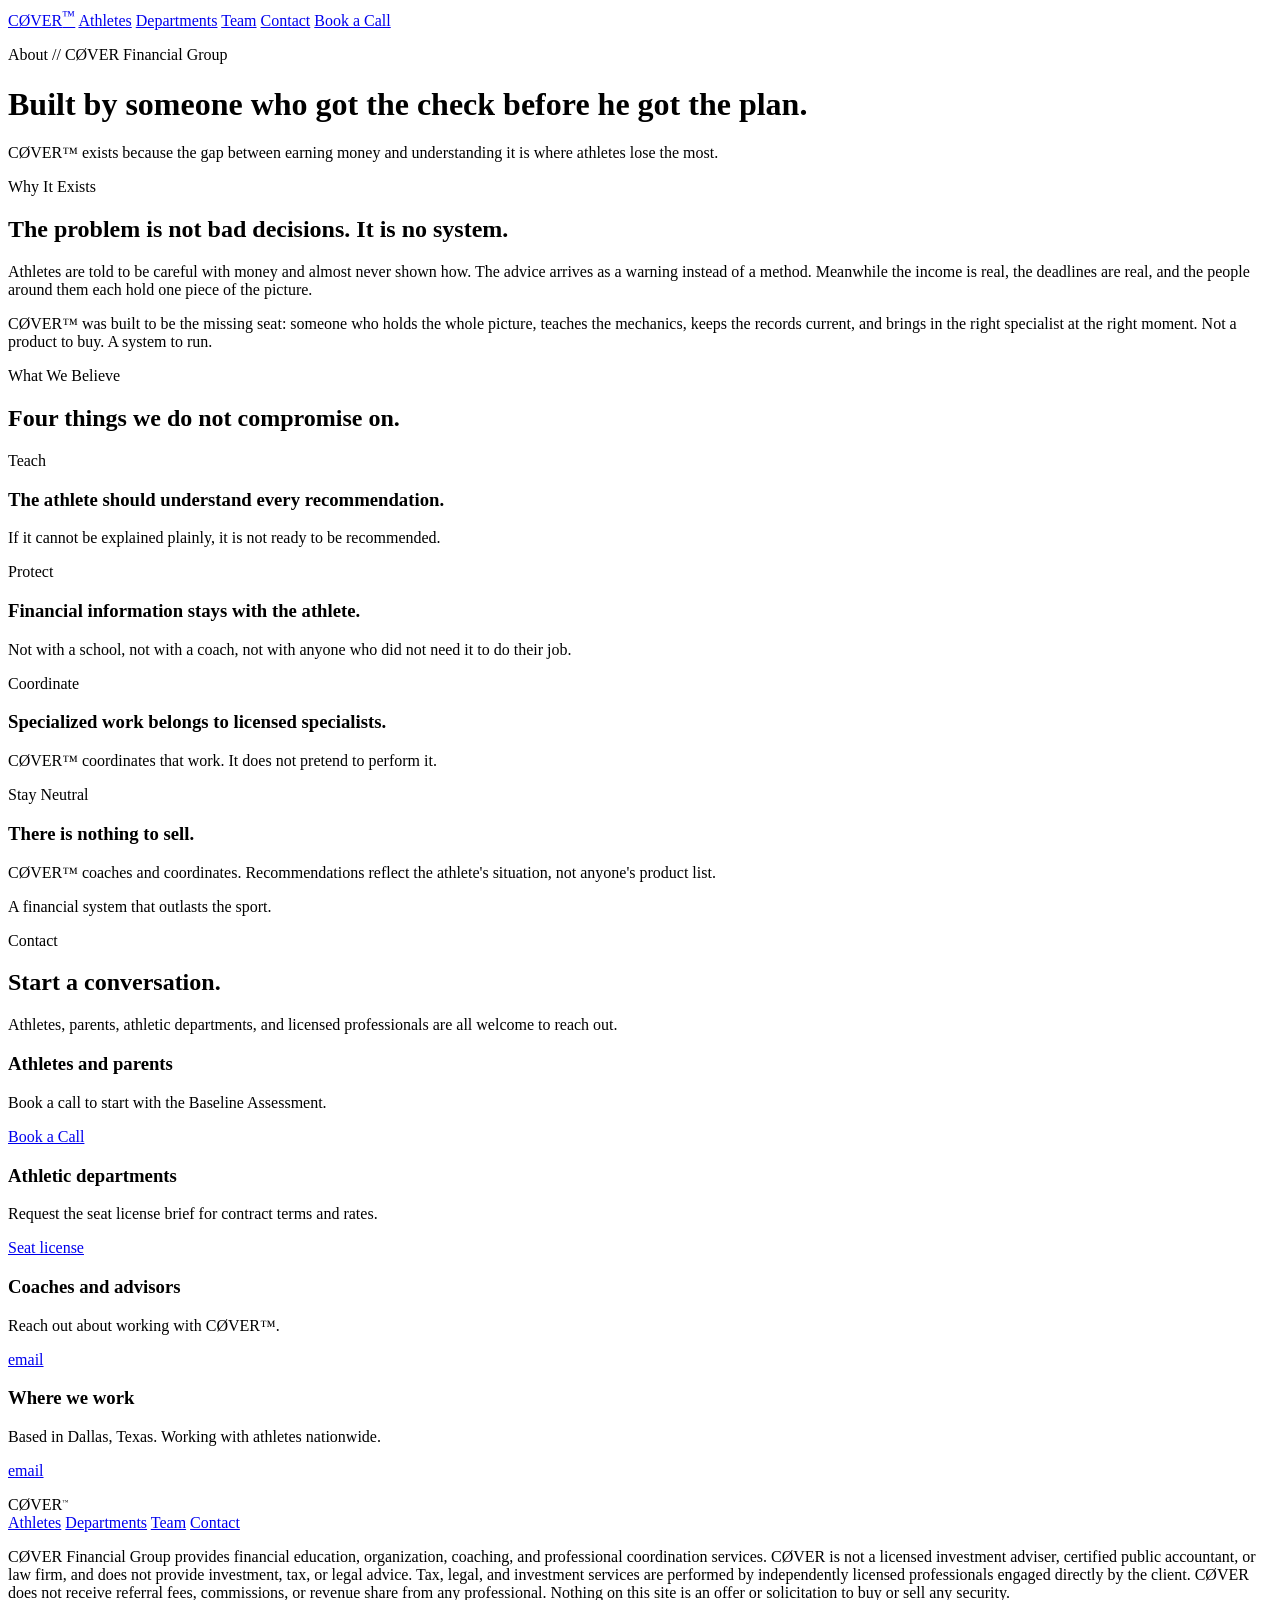
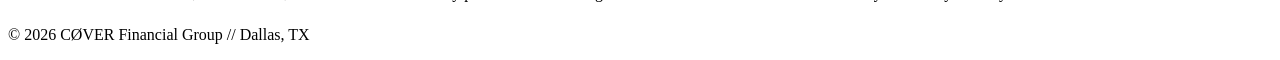
==== contact.html @ 108310be "Add files via upload" ====
<!DOCTYPE html>
<html lang="en">
<head>
<meta charset="utf-8">
<meta name="viewport" content="width=device-width, initial-scale=1">
<title>About and Contact — CØVER™</title>
<meta name="description" content="Why CØVER exists, what it will not compromise on, and how to start a conversation.">
<link rel="preconnect" href="https://fonts.googleapis.com">
<link rel="preconnect" href="https://fonts.gstatic.com" crossorigin>
<link href="https://fonts.googleapis.com/css2?family=Archivo:wght@600;800;900&family=IBM+Plex+Mono:wght@400;500&family=IBM+Plex+Sans:wght@400;500;600&display=swap" rel="stylesheet">
<link rel="stylesheet" href="assets/css/site.css">
</head>
<body>

<nav class="nav">
  <div class="wrap">
    <a class="brand" href="index.html">CØVER<sup>™</sup></a>
    <a class="link" href="index.html">Athletes</a>
    <a class="link" href="departments.html">Departments</a>
    <a class="link" href="team.html">Team</a>
    <a class="link" href="contact.html">Contact</a>
    <a class="navcta" href="#" data-book>Book a Call</a>
  </div>
</nav>

<header class="hero">
  <div class="wrap">
    <p class="spec eyebrow" style="color:var(--dimmer)">About // CØVER Financial Group</p>
    <h1>Built by someone who got the check before he got the plan.</h1>
    <p class="sub">CØVER™ exists because the gap between earning money and understanding it is where athletes lose the most.</p>
  </div>
</header>

<section class="sec">
  <div class="wrap rv">
    <p class="spec eyebrow">Why It Exists</p>
    <h2 class="lede">The problem is not bad decisions. It is no system.</h2>
    <p class="body">Athletes are told to be careful with money and almost never shown how. The advice arrives as a warning instead of a method. Meanwhile the income is real, the deadlines are real, and the people around them each hold one piece of the picture.</p>
    <p class="body">CØVER™ was built to be the missing seat: someone who holds the whole picture, teaches the mechanics, keeps the records current, and brings in the right specialist at the right moment. Not a product to buy. A system to run.</p>
  </div>
</section>

<section class="band">
  <div class="wrap rv">
    <p class="spec eyebrow">What We Believe</p>
    <h2 class="lede">Four things we do not compromise on.</h2>
    <div class="stages">
      <div class="stage">
        <span class="verb">Teach</span>
        <div>
          <h3>The athlete should understand every recommendation.</h3>
          <p>If it cannot be explained plainly, it is not ready to be recommended.</p>
        </div>
      </div>
      <div class="stage">
        <span class="verb">Protect</span>
        <div>
          <h3>Financial information stays with the athlete.</h3>
          <p>Not with a school, not with a coach, not with anyone who did not need it to do their job.</p>
        </div>
      </div>
      <div class="stage">
        <span class="verb">Coordinate</span>
        <div>
          <h3>Specialized work belongs to licensed specialists.</h3>
          <p>CØVER™ coordinates that work. It does not pretend to perform it.</p>
        </div>
      </div>
      <div class="stage">
        <span class="verb">Stay Neutral</span>
        <div>
          <h3>There is nothing to sell.</h3>
          <p>CØVER™ coaches and coordinates. Recommendations reflect the athlete's situation, not anyone's product list.</p>
        </div>
      </div>
    </div>
    <p class="stamp">A financial system that outlasts the sport.</p>
  </div>
</section>

<section class="sec">
  <div class="wrap rv">
    <p class="spec eyebrow">Contact</p>
    <h2 class="lede">Start a conversation.</h2>
    <p class="body">Athletes, parents, athletic departments, and licensed professionals are all welcome to reach out.</p>
    <div class="contact">
      <div class="cbox">
        <h3>Athletes and parents</h3>
        <p>Book a call to start with the Baseline Assessment.</p>
        <a class="cta" href="#" data-book>Book a Call</a>
      </div>
      <div class="cbox">
        <h3>Athletic departments</h3>
        <p>Request the seat license brief for contract terms and rates.</p>
        <a class="cta" href="departments.html">Seat license</a>
      </div>
      <div class="cbox">
        <h3>Coaches and advisors</h3>
        <p>Reach out about working with CØVER™.</p>
        <p><a class="mail" href="#" data-email>email</a></p>
      </div>
      <div class="cbox">
        <h3>Where we work</h3>
        <p>Based in Dallas, Texas. Working with athletes nationwide.</p>
        <p><a class="mail" href="#" data-email>email</a></p>
      </div>
    </div>
  </div>
</section>

<footer>
  <div class="wrap">
    <div class="foot-mark">CØVER<sup style="font-size:.3em;vertical-align:super">™</sup></div>
    <div class="foot-nav">
      <a href="index.html">Athletes</a>
      <a href="departments.html">Departments</a>
      <a href="team.html">Team</a>
      <a href="contact.html">Contact</a>
    </div>
    <p class="disc">CØVER Financial Group provides financial education, organization, coaching, and professional coordination services. CØVER is not a licensed investment adviser, certified public accountant, or law firm, and does not provide investment, tax, or legal advice. Tax, legal, and investment services are performed by independently licensed professionals engaged directly by the client. CØVER does not receive referral fees, commissions, or revenue share from any professional. Nothing on this site is an offer or solicitation to buy or sell any security.</p>
    <p class="spec" style="margin-top:24px">© 2026 CØVER Financial Group // Dallas, TX</p>
  </div>
</footer>

<script src="assets/js/site.js"></script>
</body>
</html>
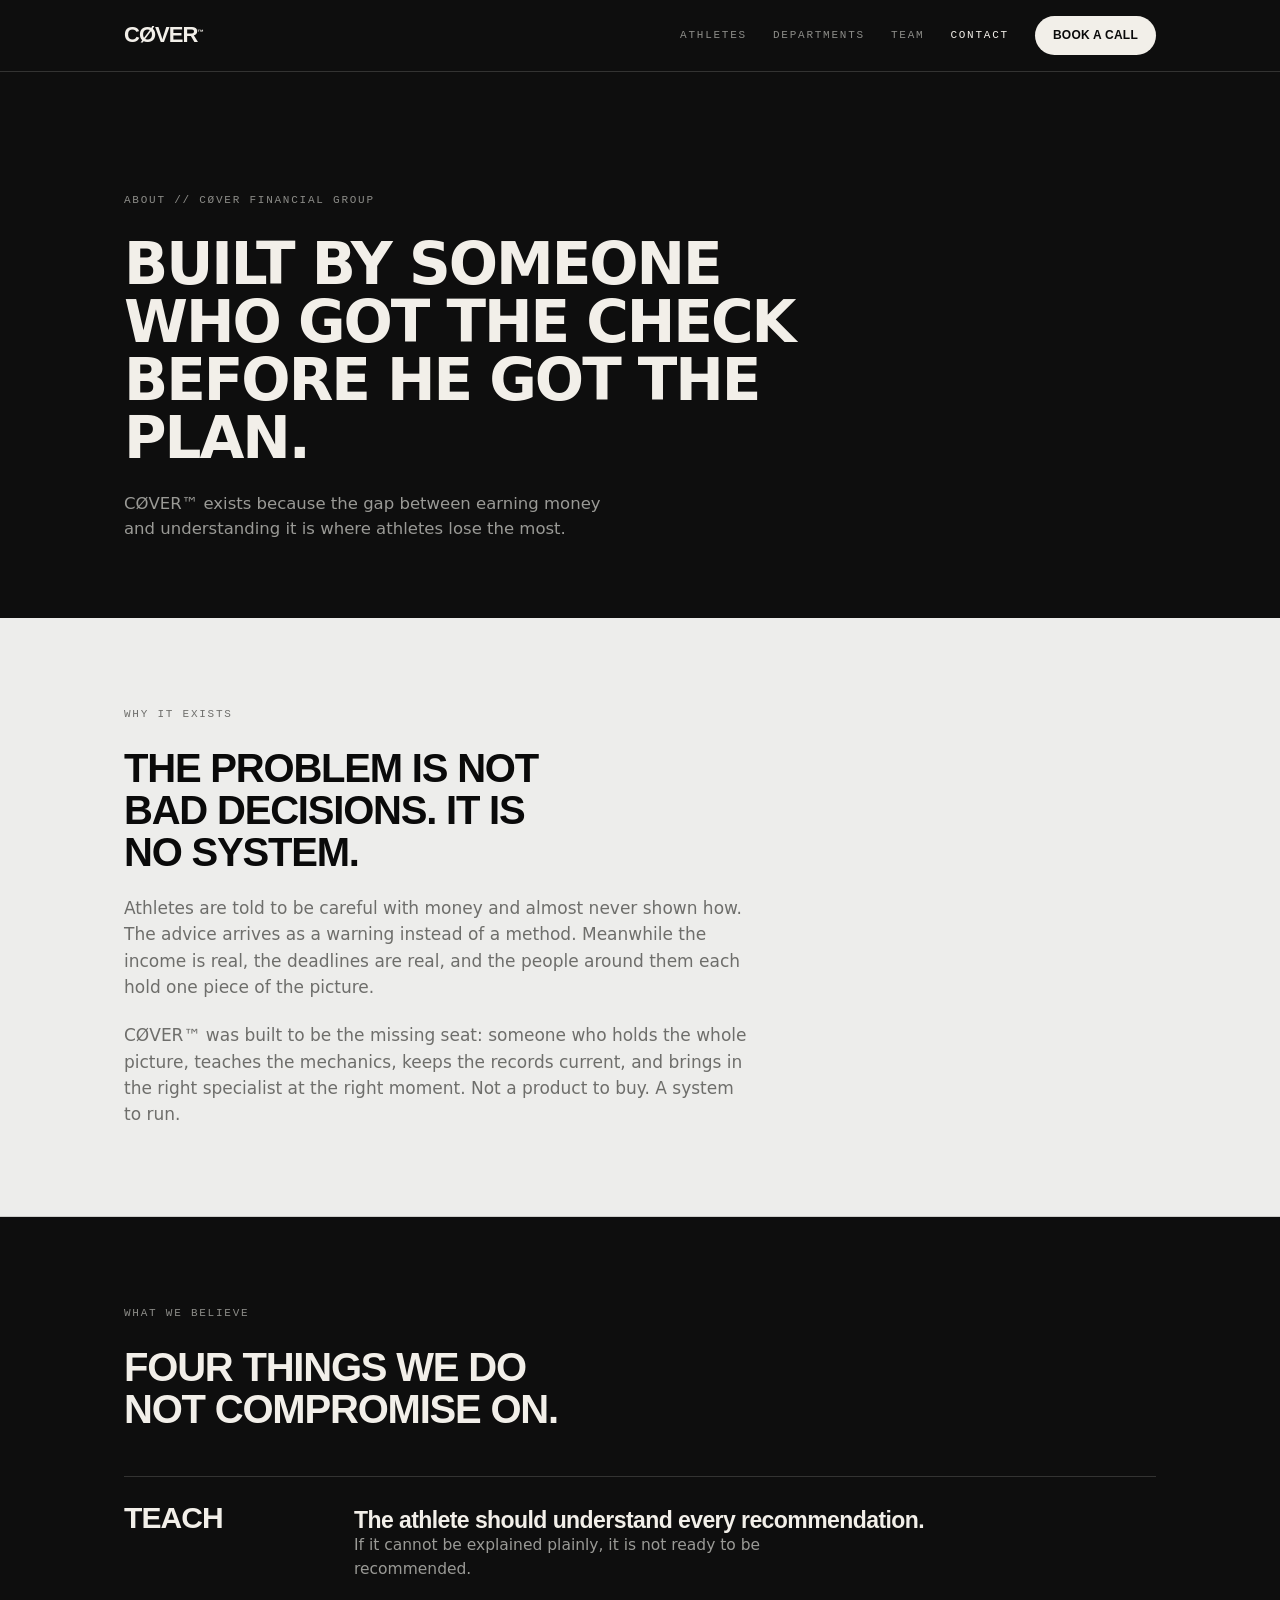
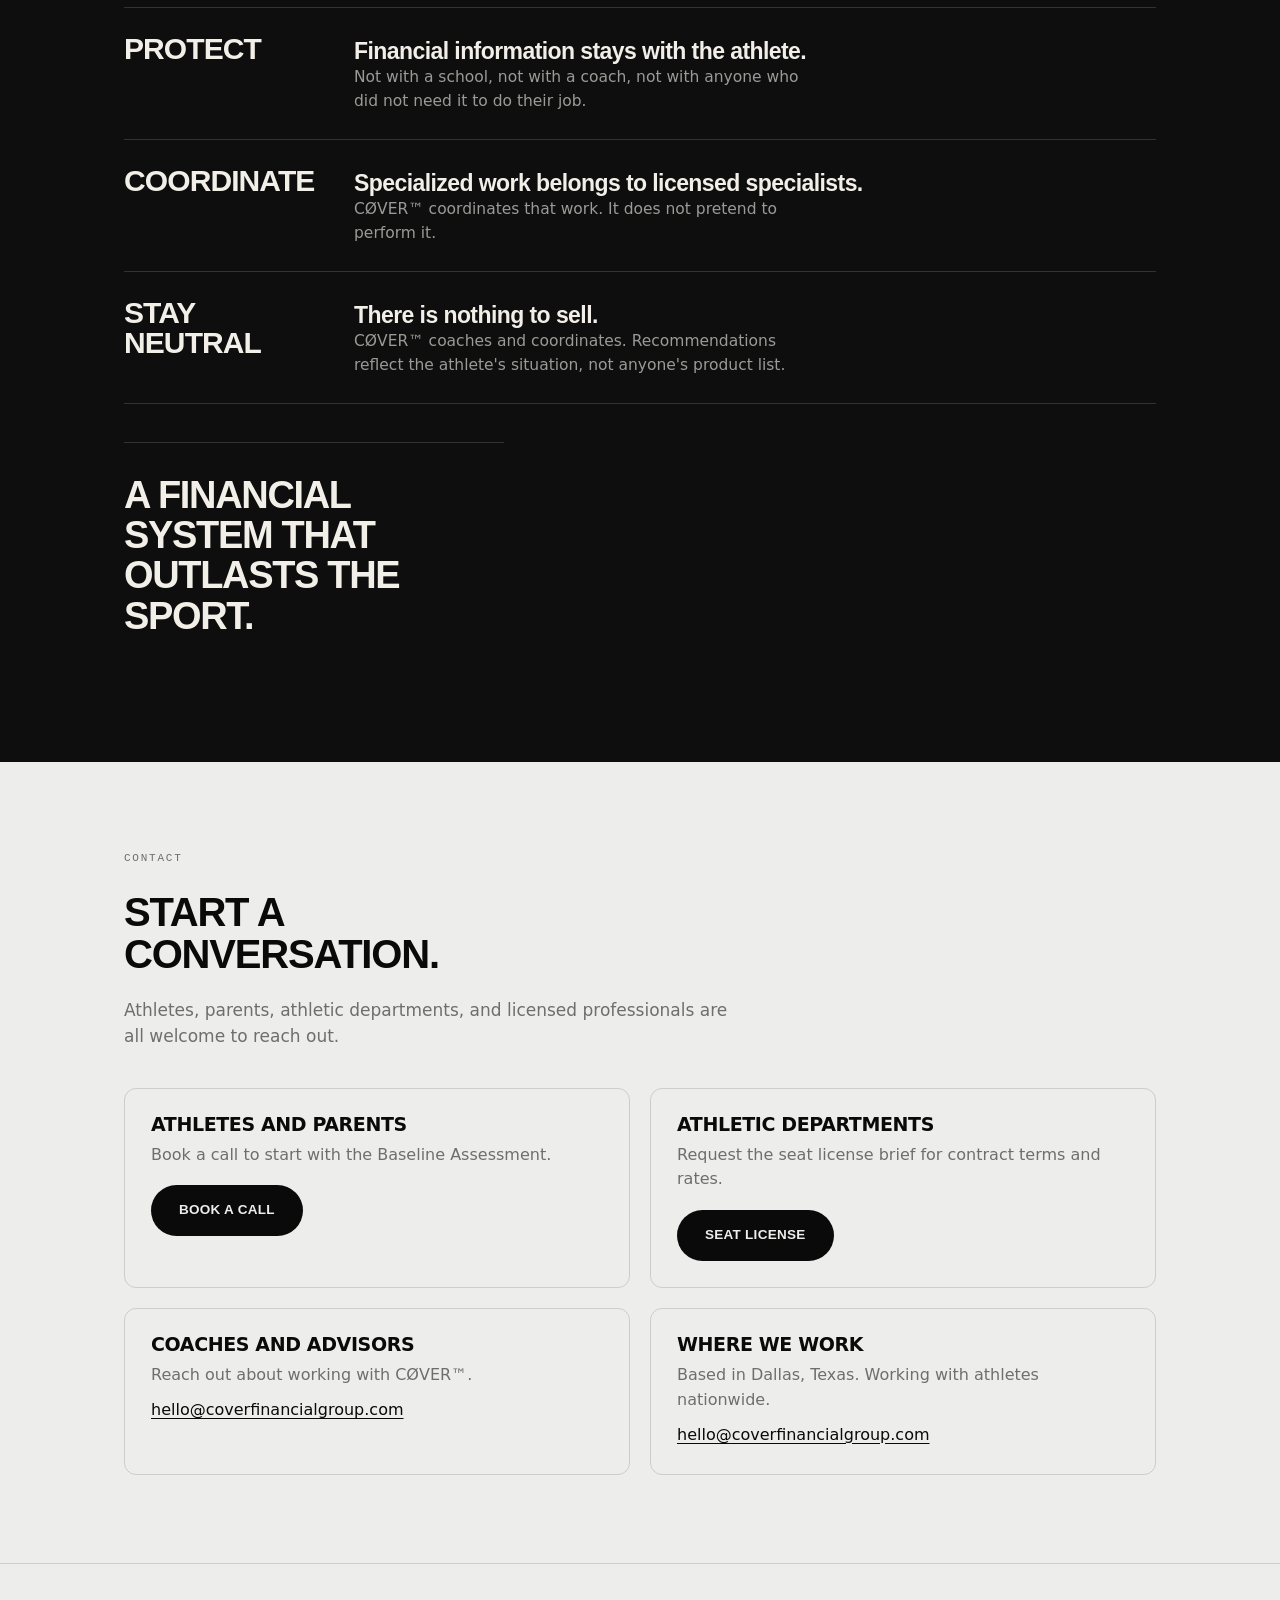
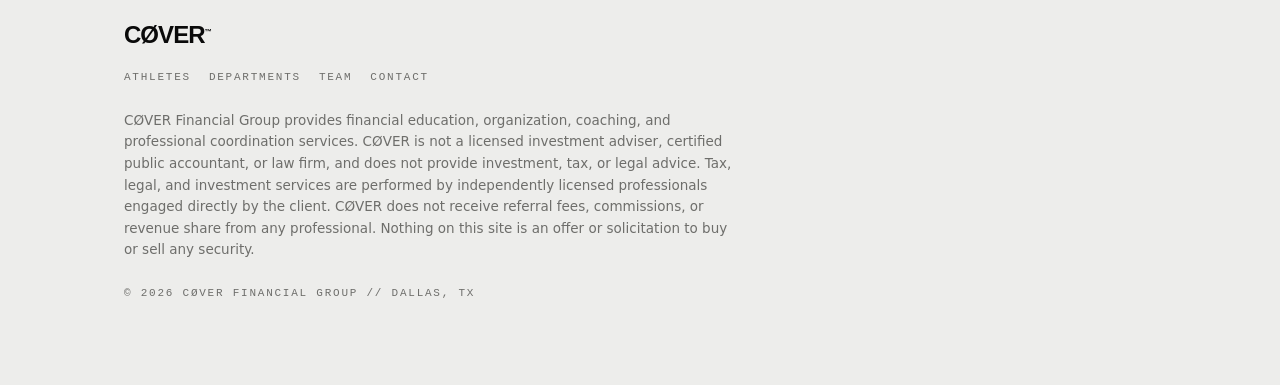
==== commit cd6d1758: "Add files via upload" ====
--- a/contact.html
+++ b/contact.html
@@ -8,7 +8,7 @@
 <link rel="preconnect" href="https://fonts.googleapis.com">
 <link rel="preconnect" href="https://fonts.gstatic.com" crossorigin>
 <link href="https://fonts.googleapis.com/css2?family=Archivo:wght@600;800;900&family=IBM+Plex+Mono:wght@400;500&family=IBM+Plex+Sans:wght@400;500;600&display=swap" rel="stylesheet">
-<link rel="stylesheet" href="assets/css/site.css">
+<link rel="stylesheet" href="site.css">
 </head>
 <body>
 
@@ -122,6 +122,6 @@
   </div>
 </footer>
 
-<script src="assets/js/site.js"></script>
+<script src="site.js"></script>
 </body>
 </html>
--- a/site.css
+++ b/site.css
@@ -0,0 +1,308 @@
+/* ============================================
+   CØVER Financial Group — site styles
+   Palette, type and spacing tokens live here.
+   ============================================ */
+
+:root{
+  --ink:#0A0A0A;
+  --band:#0E0E0E;
+  --paper:#EDEDEB;
+  --ivory:#F2EFE9;
+  --steel:#6E6E6B;
+  --bg:var(--paper);
+  --fg:var(--ink);
+  --muted:var(--steel);
+  --rule:rgba(10,10,10,.14);
+  --card:rgba(10,10,10,.035);
+  --dim:#9A9A96;
+  --dimmer:#8C8C88;
+  --onband:rgba(242,239,233,.16);
+}
+
+*{box-sizing:border-box}
+html{-webkit-text-size-adjust:100%;scroll-behavior:smooth}
+body{
+  margin:0;background:var(--bg);color:var(--fg);
+  font-family:"IBM Plex Sans",system-ui,-apple-system,sans-serif;
+  font-size:17px;line-height:1.55;
+}
+img{max-width:100%;display:block}
+.wrap{max-width:1080px;margin:0 auto;padding:0 24px}
+h1,h2,h3{
+  font-family:Archivo,system-ui,sans-serif;font-weight:900;
+  letter-spacing:-.035em;line-height:.95;margin:0;text-transform:uppercase;
+}
+.spec{
+  font-family:"IBM Plex Mono",monospace;font-size:11px;font-weight:500;
+  letter-spacing:.16em;text-transform:uppercase;color:var(--muted);
+}
+.sr-only{position:absolute;width:1px;height:1px;overflow:hidden;clip:rect(0 0 0 0)}
+
+/* ---------- nav ---------- */
+.nav{background:var(--band);color:var(--ivory);border-bottom:1px solid var(--onband)}
+.nav .wrap{display:flex;flex-wrap:wrap;align-items:center;gap:14px 26px;padding-top:16px;padding-bottom:16px}
+.nav .brand{
+  font-family:Archivo,sans-serif;font-weight:900;font-size:22px;letter-spacing:-.045em;
+  color:var(--ivory);text-decoration:none;margin-right:auto;
+}
+.nav .brand sup{font-size:.3em;vertical-align:super}
+.nav a.link{
+  font-family:"IBM Plex Mono",monospace;font-size:11px;letter-spacing:.16em;
+  text-transform:uppercase;color:var(--dimmer);text-decoration:none;
+}
+.nav a.link:hover,.nav a.link[aria-current="page"]{color:var(--ivory)}
+.nav a.navcta{
+  font-family:Archivo,sans-serif;font-weight:800;font-size:12px;letter-spacing:.02em;
+  text-transform:uppercase;background:var(--ivory);color:#0A0A0A;
+  padding:10px 18px;border-radius:999px;text-decoration:none;
+}
+.nav a:focus-visible{outline:2px solid var(--ivory);outline-offset:3px}
+
+/* ---------- hero ---------- */
+.hero{background:var(--band);color:var(--ivory);padding:84px 0 64px}
+.hero h1{font-size:clamp(29px,6vw,58px);line-height:1;max-width:17ch;margin:26px 0 0}
+.hero h1 em{font-style:normal;color:var(--dimmer)}
+.hero .sub{color:var(--dim);max-width:48ch;margin:24px 0 0;font-size:16.5px}
+.hero .roof{
+  font-family:Archivo,sans-serif;font-weight:900;font-size:clamp(19px,3.4vw,28px);
+  letter-spacing:-.03em;text-transform:uppercase;line-height:1.1;margin:22px 0 0;
+}
+.btns{display:flex;flex-wrap:wrap;gap:12px;margin-top:32px}
+.cta{
+  display:inline-block;padding:15px 28px;border-radius:999px;
+  background:var(--ivory);color:#0A0A0A;text-decoration:none;
+  font-family:Archivo,sans-serif;font-weight:800;font-size:13.5px;
+  letter-spacing:.02em;text-transform:uppercase;transition:transform .18s ease;
+}
+.cta:hover{transform:translateY(-2px)}
+.cta.ghost{background:transparent;color:var(--ivory);border:1px solid rgba(242,239,233,.35)}
+.cta:focus-visible{outline:2px solid var(--ivory);outline-offset:3px}
+
+/* ---------- ticker ---------- */
+.ticker{background:var(--band);border-top:1px solid var(--onband);border-bottom:1px solid var(--onband);overflow:hidden;white-space:nowrap}
+.ticker .run{display:inline-block;padding:13px 0;animation:slide 34s linear infinite}
+.ticker span{font-family:"IBM Plex Mono",monospace;font-size:11px;letter-spacing:.2em;color:var(--dimmer);text-transform:uppercase;padding:0 26px}
+@keyframes slide{from{transform:translateX(0)}to{transform:translateX(-50%)}}
+
+/* ---------- generic sections ---------- */
+.sec{padding:88px 0;border-bottom:1px solid var(--rule)}
+.sec:last-of-type{border-bottom:0}
+.eyebrow{margin:0 0 24px}
+.lede{
+  font-family:Archivo,sans-serif;font-weight:800;letter-spacing:-.03em;
+  font-size:clamp(24px,4.4vw,40px);line-height:1.05;max-width:20ch;text-transform:uppercase;
+}
+.body{max-width:58ch;margin:22px 0 0;color:var(--muted)}
+.body strong{color:var(--fg);font-weight:600}
+.band{background:var(--band);color:var(--ivory);padding:88px 0}
+.band .lede{color:var(--ivory)}
+.band .eyebrow{color:var(--dimmer)}
+.band .body{color:var(--dim)}
+
+/* ---------- founder ---------- */
+.founder{display:grid;grid-template-columns:1fr;gap:34px}
+.shots{display:grid;grid-template-columns:repeat(3,1fr);gap:10px}
+.shot{aspect-ratio:3/4;border-radius:10px;background:var(--card);border:1px solid var(--rule);
+  display:flex;align-items:flex-end;padding:12px;overflow:hidden}
+.shot img{width:100%;height:100%;object-fit:cover;border-radius:10px}
+.shot span{font-family:"IBM Plex Mono",monospace;font-size:9.5px;letter-spacing:.14em;color:var(--muted)}
+.creds{display:flex;flex-wrap:wrap;gap:8px;margin:20px 0 0;padding:0;list-style:none}
+.creds li{
+  font-family:"IBM Plex Mono",monospace;font-size:10.5px;letter-spacing:.13em;
+  text-transform:uppercase;border:1px solid var(--rule);border-radius:999px;
+  padding:7px 13px;color:var(--muted);
+}
+.pull{
+  margin:30px 0 0;padding-top:26px;border-top:1px solid var(--rule);
+  font-family:Archivo,sans-serif;font-weight:800;font-size:clamp(19px,3.2vw,26px);
+  letter-spacing:-.03em;line-height:1.15;max-width:20ch;
+}
+.pull span{color:var(--muted)}
+
+/* ---------- the long game ---------- */
+.stages{margin-top:46px;border-top:1px solid var(--onband)}
+.stage{padding:26px 0;border-bottom:1px solid var(--onband);display:grid;grid-template-columns:1fr;gap:10px}
+.stage .verb{
+  font-family:Archivo,sans-serif;font-weight:900;font-size:clamp(22px,4.6vw,30px);
+  letter-spacing:-.03em;text-transform:uppercase;color:var(--ivory);line-height:1;
+}
+.stage h3{font-family:Archivo,sans-serif;font-weight:800;font-size:clamp(18px,3.2vw,23px);
+  letter-spacing:-.025em;line-height:1.12;text-transform:none;color:var(--ivory)}
+.stage p{margin:0;color:var(--dim);font-size:15.5px;max-width:46ch}
+.stamp{
+  margin-top:38px;padding-top:32px;border-top:1px solid var(--onband);
+  font-family:Archivo,sans-serif;font-weight:900;font-size:clamp(23px,4.4vw,38px);
+  letter-spacing:-.035em;text-transform:uppercase;line-height:1.06;max-width:18ch;
+}
+
+/* ---------- ladder ---------- */
+.ladder{margin-top:42px;border-top:1px solid var(--rule)}
+.rung{display:grid;grid-template-columns:60px 1fr;gap:18px;padding:28px 0;border-bottom:1px solid var(--rule)}
+.rung .num{font-family:Archivo,sans-serif;font-weight:900;font-size:28px;letter-spacing:-.04em;color:var(--muted)}
+.rung h3{font-size:22px;letter-spacing:-.03em}
+.rung p{margin:10px 0 0;color:var(--muted);max-width:48ch;font-size:16px}
+.price{
+  display:inline-block;margin-top:14px;font-family:"IBM Plex Mono",monospace;
+  font-size:11px;letter-spacing:.14em;padding:6px 11px;border-radius:4px;
+  border:1px dashed var(--rule);color:var(--muted);
+}
+.tierbox{margin-top:38px;padding:26px;border:1px solid var(--rule);border-radius:12px;background:var(--card)}
+.tierbox h3{font-size:19px;letter-spacing:-.02em}
+.tierbox p{margin:10px 0 0;color:var(--muted);font-size:16px;max-width:52ch}
+
+/* ---------- firewall table ---------- */
+.fw{margin-top:42px;border:1px solid var(--rule);border-radius:14px;overflow:hidden}
+.fw-head{padding:18px 22px;border-bottom:1px solid var(--rule);background:var(--card)}
+.fw-cols{display:grid;grid-template-columns:1fr}
+.fw-col{padding:26px 22px}
+.fw-col+.fw-col{border-top:1px solid var(--rule)}
+.fw-col h3{font-size:15px;letter-spacing:.02em;margin-bottom:16px}
+.fw-col ul{margin:0;padding:0;list-style:none}
+.fw-col li{padding:10px 0;border-top:1px solid var(--rule);font-size:15.5px;color:var(--muted)}
+.fw-col li:first-child{border-top:0}
+.fw-yes li::before{content:"✓";display:inline-block;width:22px;color:var(--fg);font-weight:600}
+.fw-no li::before{content:"✕";display:inline-block;width:22px;color:var(--muted)}
+.fw-no{background:var(--card)}
+.fw-note{padding:18px 22px;border-top:1px solid var(--rule);font-size:14.5px;color:var(--muted)}
+.oneline{
+  margin-top:38px;font-family:Archivo,sans-serif;font-weight:900;
+  font-size:clamp(20px,3.6vw,31px);letter-spacing:-.03em;text-transform:uppercase;
+  line-height:1.12;max-width:22ch;
+}
+
+/* ---------- steps row (departments long game) ---------- */
+.steps{display:grid;grid-template-columns:1fr;margin-top:46px;border-top:1px solid var(--onband)}
+.step{padding:24px 0;border-bottom:1px solid var(--onband)}
+.step .verb{
+  font-family:Archivo,sans-serif;font-weight:900;font-size:clamp(26px,6vw,33px);
+  letter-spacing:-.04em;text-transform:uppercase;line-height:.95;display:block;
+}
+.step p{margin:12px 0 0;color:var(--dim);font-size:15.5px;max-width:34ch}
+.note{margin-top:38px;padding-top:30px;border-top:1px solid var(--onband)}
+.note p{
+  font-family:Archivo,sans-serif;font-weight:900;font-size:clamp(19px,3.4vw,29px);
+  letter-spacing:-.03em;text-transform:uppercase;line-height:1.12;max-width:24ch;margin:0;
+}
+.note .sub2{
+  font-family:"IBM Plex Sans",sans-serif;font-weight:400;text-transform:none;
+  font-size:16px;letter-spacing:0;color:var(--dim);max-width:50ch;margin-top:16px;
+}
+
+/* ---------- tiers / rates / timeline ---------- */
+.tiers{margin-top:38px;border-top:1px solid var(--rule)}
+.tier{display:grid;grid-template-columns:52px 1fr;gap:16px;padding:26px 0;border-bottom:1px solid var(--rule)}
+.tier .num{font-family:Archivo,sans-serif;font-weight:900;font-size:26px;letter-spacing:-.04em;color:var(--muted)}
+.tier h3{font-size:20px}
+.tier p{margin:9px 0 0;color:var(--muted);max-width:50ch;font-size:16px}
+.tier .who{
+  display:inline-block;margin-top:12px;font-family:"IBM Plex Mono",monospace;
+  font-size:10.5px;letter-spacing:.14em;text-transform:uppercase;color:var(--muted);
+  border:1px solid var(--rule);border-radius:999px;padding:6px 12px;
+}
+.rate{margin-top:38px;border:1px solid var(--rule);border-radius:14px;overflow:hidden}
+.rate-row{display:grid;grid-template-columns:1fr auto;gap:16px;align-items:center;padding:20px 22px;border-top:1px solid var(--rule)}
+.rate-row:first-child{border-top:0;background:var(--card)}
+.rate-row .qty{font-family:"IBM Plex Mono",monospace;font-size:12px;letter-spacing:.14em;text-transform:uppercase}
+.rate-row .amt{font-family:Archivo,sans-serif;font-weight:900;font-size:24px;letter-spacing:-.03em}
+.rate-row .amt.sm{font-family:"IBM Plex Sans",sans-serif;font-weight:600;font-size:16px;letter-spacing:0}
+a.inline{color:var(--fg);text-decoration:underline;text-underline-offset:3px}
+.tl{margin-top:38px;border-left:1px solid var(--rule);padding-left:24px}
+.tl-item{padding:0 0 28px;position:relative}
+.tl-item::before{content:"";position:absolute;left:-29px;top:7px;width:9px;height:9px;border-radius:50%;background:var(--fg)}
+.tl-item h3{font-size:17px;letter-spacing:-.02em}
+.tl-item p{margin:8px 0 0;color:var(--muted);font-size:15.5px;max-width:48ch}
+
+/* ---------- team / rooms ---------- */
+.rooms{margin-top:42px;display:grid;grid-template-columns:1fr;gap:0;border-top:1px solid var(--rule)}
+.room{padding:26px 0;border-bottom:1px solid var(--rule)}
+.room .door{font-family:"IBM Plex Mono",monospace;font-size:10.5px;letter-spacing:.18em;
+  text-transform:uppercase;color:var(--muted);display:block;margin-bottom:10px}
+.room h3{font-family:Archivo,sans-serif;font-weight:900;font-size:clamp(22px,4.4vw,28px);
+  letter-spacing:-.035em;text-transform:uppercase;line-height:1}
+.room p{margin:10px 0 0;color:var(--muted);font-size:16px;max-width:46ch}
+.band .rooms{border-top-color:var(--onband)}
+.band .room{border-bottom-color:var(--onband)}
+.band .room h3{color:var(--ivory)}
+.band .room p{color:var(--dim)}
+.band .room .door{color:var(--dimmer)}
+.room .qual{display:block;margin-top:10px;font-family:"IBM Plex Mono",monospace;
+  font-size:10px;letter-spacing:.14em;text-transform:uppercase;color:var(--muted)}
+.band .room .qual{color:var(--dimmer)}
+
+
+.crew,.bench{margin-top:42px;display:grid;grid-template-columns:1fr;gap:0;border-top:1px solid var(--rule)}
+.seat{padding:26px 0;border-bottom:1px solid var(--rule)}
+.seat .role{font-family:"IBM Plex Mono",monospace;font-size:10.5px;letter-spacing:.18em;text-transform:uppercase;color:var(--muted);display:block;margin-bottom:8px}
+.seat h3{font-size:20px}
+.seat p{margin:9px 0 0;color:var(--muted);font-size:16px;max-width:50ch}
+.seat .status{
+  display:inline-block;margin-top:12px;font-family:"IBM Plex Mono",monospace;font-size:10px;
+  letter-spacing:.14em;text-transform:uppercase;color:var(--muted);
+  border:1px dashed var(--rule);border-radius:4px;padding:5px 10px;
+}
+.principle{margin-top:38px;padding:26px;border:1px solid var(--rule);border-radius:12px;background:var(--card)}
+.principle h3{font-size:19px;letter-spacing:-.02em}
+.principle p{margin:10px 0 0;color:var(--muted);font-size:16px;max-width:54ch}
+
+/* ---------- contact ---------- */
+.contact{display:grid;grid-template-columns:1fr;gap:34px;margin-top:38px}
+.cbox{padding:26px;border:1px solid var(--rule);border-radius:12px}
+.cbox h3{font-size:19px;letter-spacing:-.02em}
+.cbox p{margin:10px 0 0;color:var(--muted);font-size:16px}
+.cbox .cta{background:var(--fg);color:var(--bg);margin-top:18px}
+.cbox a.mail{color:var(--fg);text-decoration:underline;text-underline-offset:3px}
+.faq{margin-top:42px;border-top:1px solid var(--rule)}
+.faq details{border-bottom:1px solid var(--rule);padding:20px 0}
+.faq summary{
+  font-family:Archivo,sans-serif;font-weight:800;font-size:17px;letter-spacing:-.02em;
+  cursor:pointer;list-style:none;
+}
+.faq summary::-webkit-details-marker{display:none}
+.faq summary::after{content:"+";float:right;color:var(--muted);font-weight:400}
+.faq details[open] summary::after{content:"–"}
+.faq p{margin:12px 0 0;color:var(--muted);font-size:16px;max-width:56ch}
+
+/* ---------- closing ---------- */
+.close{padding:96px 0;text-align:center}
+.close h2{font-size:clamp(30px,6.2vw,58px);line-height:.97;max-width:16ch;margin:0 auto}
+.close p{color:var(--muted);margin:22px auto 0;max-width:40ch}
+.close .cta{background:var(--fg);color:var(--bg)}
+.close .btns{justify-content:center}
+.band.close h2{color:var(--ivory)}
+.band.close p{color:var(--dim)}
+.band.close .cta{background:var(--ivory);color:#0A0A0A}
+
+/* ---------- footer ---------- */
+footer{padding:52px 0 72px;border-top:1px solid var(--rule)}
+.foot-mark{font-family:Archivo,sans-serif;font-weight:900;font-size:24px;letter-spacing:-.04em;margin-bottom:16px}
+.foot-nav{display:flex;flex-wrap:wrap;gap:18px;margin-bottom:24px}
+.foot-nav a{font-family:"IBM Plex Mono",monospace;font-size:11px;letter-spacing:.16em;
+  text-transform:uppercase;color:var(--muted);text-decoration:none}
+.foot-nav a:hover{color:var(--fg)}
+.disc{color:var(--muted);font-size:13.5px;max-width:72ch;line-height:1.6}
+
+/* ---------- reveal ---------- */
+.rv{opacity:0;transform:translateY(16px);transition:opacity .7s ease,transform .7s ease}
+.rv.in{opacity:1;transform:none}
+
+/* ---------- responsive ---------- */
+@media(min-width:820px){
+  .hero{padding:120px 0 76px}
+  .founder{grid-template-columns:1.05fr .95fr;gap:52px;align-items:start}
+  .stage{grid-template-columns:200px 1fr;gap:30px;align-items:baseline}
+  .rung{grid-template-columns:76px 1fr 200px;align-items:start}
+  .rung .price{margin-top:0;justify-self:end}
+  .fw-cols{grid-template-columns:1fr 1fr}
+  .fw-col+.fw-col{border-top:0;border-left:1px solid var(--rule)}
+  .steps{grid-template-columns:repeat(5,1fr);gap:22px;border-bottom:1px solid var(--onband)}
+  .step{border-bottom:0;padding:28px 0}
+  .tier{grid-template-columns:68px 1fr 210px;align-items:start}
+  .tier .who{margin-top:0;justify-self:end}
+  .crew,.bench{grid-template-columns:1fr 1fr;gap:0 40px}
+  .rooms{grid-template-columns:1fr 1fr;gap:0 44px}
+  .contact{grid-template-columns:1fr 1fr;gap:20px}
+}
+@media(prefers-reduced-motion:reduce){
+  *{animation:none!important;transition:none!important}
+  .rv{opacity:1;transform:none}
+}
